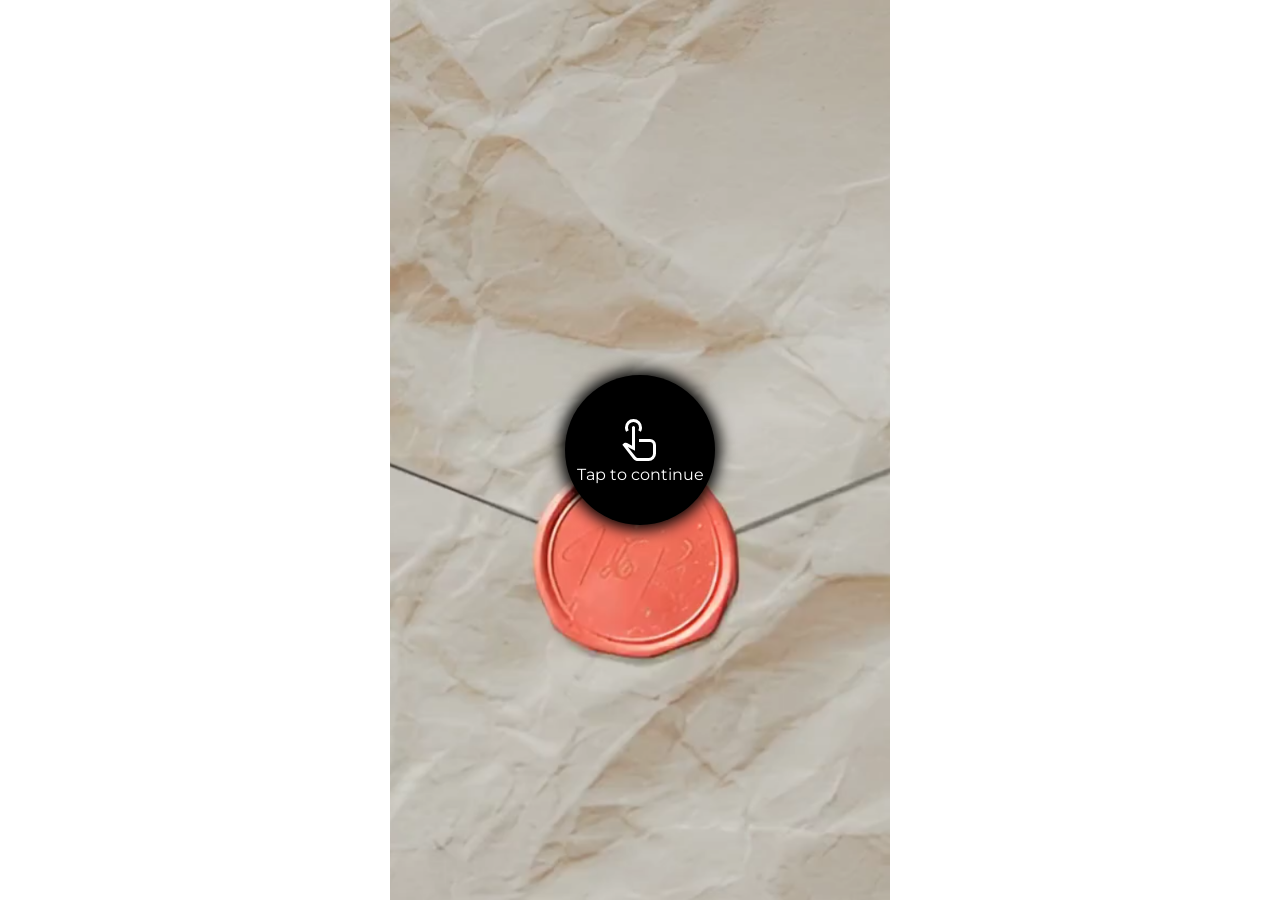
==== ishika-and-prateek/index.html @ cf115698 "firebase setup final" ====
<!DOCTYPE html>
<html lang="en">

<head>
    <meta charset="UTF-8">
    <meta name="viewport" content="width=device-width, initial-scale=1.0">
    <link rel="stylesheet" href="./index.css">
    <script src="./index.js" defer></script>
    <title>Ishika weds Prateek</title>
</head>

<body>
    <div id="intro-ctr">
        <video id="intro-vid" src="./static/rendered-envelop.mkv" poster="./static/videoposter.png" muted playsinline preload="auto"></video>
        <div id="intro-cta">
            <svg xmlns="http://www.w3.org/2000/svg" height="48px" viewBox="0 -960 960 960" width="48px" fill="#FFFFFF">
                <path
                    d="M445-80q-29 0-56-12t-45-35L127-403l21-23q14-15 34.5-18.5T221-438l99 53v-365q0-12.75 8.68-21.38 8.67-8.62 21.5-8.62 12.82 0 21.32 8.62 8.5 8.63 8.5 21.38v465l-144-77 156 198q10 12 23.76 18 13.76 6 29.24 6h205q38 0 64-26t26-64v-170q0-25.5-17.25-42.75T680-460H460v-60h219.65q50.14 0 85.25 35 35.1 35 35.1 85v170q0 63-43.5 106.5T650-80H445ZM203-665q-11.07-18.75-17.04-40.49-5.96-21.74-5.96-44.76 0-70.75 49.5-120.25T350-920q71 0 120.5 49.74t49.5 120.3q0 22.96-5.96 44.62Q508.07-683.68 497-665l-52-30q7-12 11-26t4-29.48Q460-796 427.88-828q-32.12-32-78-32T272-827.92q-32 32.09-32 77.92 0 15 4 29t11 26l-52 30Zm285 335Z" />
            </svg>
            <p>Tap to continue</p>
        </div>
    </div>
    <div class="container">
        <div class="border-imgs">
            <div>
                <img src="./static/floral-border.png" aria-hidden="true">
            </div>
            <div>
                <img src="./static/floral-border.png" aria-hidden="true">
            </div>
            <div>
                <img src="./static/floral-border.png" aria-hidden="true">
            </div>
            <div>
                <img src="./static/floral-border.png" aria-hidden="true">
            </div>
            <div>
                <img src="./static/floral-border.png" aria-hidden="true">
            </div>
            <div>
                <img src="./static/floral-border.png" aria-hidden="true">
            </div>
        </div>
        <div class="section hero">
            <video id="hero-video" autoplay muted loop playsinline>
                <source src="./static/hero-video.mp4" />
            </video>
            <div id="hero-text">
                <p class="font-pw">save the date</p>
                <h1 class="font-ny">Ishika & Prateek</h1>
                <p class="font-pw">are getting married!</p>
                <p class="font-mont">June 23, 2026</p>
                <p class="font-mont">Tuesday</p>
            </div>
            <div class="hero-cta">
                <a class="font-mont" href="#rsvp">SCROLL DOWN</a>
            </div>
        </div>
        <div class="section countdown">
            <div class="countdown-text">
                <p class="font-mont">COUNTDOWN</p>
                <h1 class="font-pw">To the big day</h1>
            </div>
            <div class="countdown-timer">
                <div class="countdown-timer-item">
                    <h1 id="days">00</h1>
                    <p>Days</p>
                </div>
                <div class="countdown-timer-item">
                    <h1 id="hours">00</h1>
                    <p>Hours</p>
                </div>
                <div class="countdown-timer-item">
                    <h1 id="minutes">00</h1>
                    <p>Minutes</p>
                </div>
                <div class="countdown-timer-item">
                    <h1 id="seconds">00</h1>
                    <p>Seconds</p>
                </div>
            </div>
        </div>
        <div class="section salutations">
            <p class="font-mont" style="font-size: 18px;">
                || श्री गणेशाये नमः  ||
            </p>
            <p>
                Mrs. Surinder Kaur & Mr. Surender Singh Giran request your gracious presence
                and blessings on the auspicious occasion of the wedding of their beloved daughter
            </p>
            <h1 class="font-ny">Ishika</h1>
            <h3 class="font-ny">with</h3>
            <h1 class="font-ny">Prateek</h1>
            <p>Son of Mrs. Poonam Gupta & Mr. Satish Bindal</p>
        </div>
        <div class="section divider">
            <div></div>
            <img src="./static/heart.svg" aria-hidden="true">
            <div></div>
        </div>
        <div class="section events">
            <h1 class="evt-sec-hd">Events</h1>
            <ul>
                <li>
                    <div class="tl-itm-img">
                        <p>Sat.</p>
                        <h1>20</h1>
                        <p>June</p>
                    </div>
                    <div class="tl-itm-cntnt">
                        <p>1PM Onwards</p>
                        <h3>Brahm Bhoj</h3>
                        <p>Venue: Giran Residence, Nalagarh</p>
                        <a href="https://maps.app.goo.gl/SNMnm57GWrS3jWi1A" target="_blank" rel="noopener">Get
                            Directions</a>
                    </div>
                </li>
                <li>
                    <div class="tl-itm-img">
                        <p>Mon.</p>
                        <h1>22</h1>
                        <p>June</p>
                    </div>
                    <div class="tl-itm-cntnt">
                        <p>7AM Onwards</p>
                        <h3>Maama Swagat</h3>
                        <p>Venue: Giran Residence, Nalagarh</p>
                        <a href="https://maps.app.goo.gl/SNMnm57GWrS3jWi1A" target="_blank" rel="noopener">Get
                            Directions</a>
                    </div>
                </li>
                <li>
                    <div class="tl-itm-img">
                        <p>Mon.</p>
                        <h1>22</h1>
                        <p>June</p>
                    </div>
                    <div class="tl-itm-cntnt">
                        <p>10AM Onwards</p>
                        <h3>Haldi</h3>
                        <p>Venue: Giran Residence, Nalagarh</p>
                        <a href="https://maps.app.goo.gl/SNMnm57GWrS3jWi1A" target="_blank" rel="noopener">Get
                            Directions</a>
                    </div>
                </li>
                <li>
                    <div class="tl-itm-img">
                        <p>Mon.</p>
                        <h1>22</h1>
                        <p>June</p>
                    </div>
                    <div class="tl-itm-cntnt">
                        <p>3PM Onwards</p>
                        <h3>Mehndi</h3>
                        <p>Venue: Giran Residence, Nalagarh</p>
                        <a href="https://maps.app.goo.gl/SNMnm57GWrS3jWi1A" target="_blank" rel="noopener">Get
                            Directions</a>
                    </div>
                </li>
                <li>
                    <div class="tl-itm-img">
                        <p>Mon.</p>
                        <h1>22</h1>
                        <p>June</p>
                    </div>
                    <div class="tl-itm-cntnt">
                        <p>10PM Onwards</p>
                        <h3>Jaago</h3>
                        <p>Venue: Giran Residence, Nalagarh</p>
                        <a href="https://maps.app.goo.gl/SNMnm57GWrS3jWi1A" target="_blank" rel="noopener">Get
                            Directions</a>
                    </div>
                </li>
                <li>
                    <div class="tl-itm-img">
                        <p>Tue.</p>
                        <h1>23</h1>
                        <p>June</p>
                    </div>
                    <div class="tl-itm-cntnt">
                        <p>8PM Onwards</p>
                        <h3>Arrival of Baraat</h3>
                        <p>Venue: Amour, Zirakpur</p>
                        <a href="https://maps.app.goo.gl/FdJdnbdSKJWNtoSg6" target="_blank" rel="noopener">Get
                            Directions</a>
                    </div>
                </li>
                <li>
                    <div class="tl-itm-img">
                        <p>Wed.</p>
                        <h1>24</h1>
                        <p>June</p>
                    </div>
                    <div class="tl-itm-cntnt">
                        <p>1AM</p>
                        <h3>Lagan Phere</h3>
                        <p>Venue: Amour, Zirakpur</p>
                        <a href="https://maps.app.goo.gl/FdJdnbdSKJWNtoSg6" target="_blank" rel="noopener">Get
                            Directions</a>
                    </div>
                </li>
            </ul>
        </div>
        <div class="section divider">
            <div></div>
            <img src="./static/heart.svg" aria-hidden="true">
            <div></div>
        </div>
        <div class="bg-aud-wrapper">
            <audio id="bg-aud" src="./static/almost_quiet_roads.mp3" loop>
            </audio>
            <img class="speaker-btns" src="./static/volume_up.svg" alt="" data-type="on" data-muted="false">
            <img class="speaker-btns" src="./static/volume_off.svg" alt="" data-type="off" data-muted="true">
        </div>
</body>

</html>
---- ishika-and-prateek/index.css ----
@charset "UTF-8";
* {
  position: relative;
  margin: 0;
  padding: 0;
  box-sizing: border-box;
  font-family: var(--font-default);
}

*::-moz-selection {
  color: #fff;
  background-color: #000;
}

*::selection {
  color: #fff;
  background-color: #000;
}

@font-face {
  font-family: "NewYork";
  src: url("./static/fonts/newyork-webfont.ttf");
}
@font-face {
  font-family: "Montserrat";
  src: url("./static/fonts/Montserrat-VariableFont_wght.ttf");
}
@font-face {
  font-family: "PlaywriteCU";
  src: url("./static/fonts/PlaywriteCU-VariableFont_wght.ttf");
}
:root {
  --fs-p: 0.8em;
  --fs-h: 1.3em;
  --ltr-spc: 5px;
  --font-heading: "NewYork";
  --font-sub-heading: "PlaywriteCU";
  --font-default: "Montserrat";
  --color-light: #fefefe;
  --color-dark: #ced4e5;
  --color-accent: #e6ced3;
}

.font-mont {
  font-family: var(--font-default);
}

.font-ny {
  font-family: var(--font-heading);
}

.font-pw {
  font-family: var(--font-sub-heading);
}

#svg-defs-hidden {
  position: absolute;
  width: 0;
  height: 0;
  overflow: visible;
  pointer-events: none;
}

body {
  position: relative;
  width: 100%;
  max-width: 500px;
  min-height: 100vh;
  margin: 0 auto;
}
body #intro-ctr {
  position: absolute;
  width: 100%;
  height: 100vh;
  display: flex;
  justify-content: center;
  align-items: center;
  transition: opacity 1s ease-out;
  cursor: pointer;
  z-index: 999;
  overflow: hidden;
}
body #intro-ctr #intro-vid {
  position: relative;
  height: 100%;
  -o-object-fit: cover;
     object-fit: cover;
}
body #intro-ctr #intro-cta {
  position: absolute;
  display: flex;
  justify-content: center;
  align-items: center;
  flex-direction: column;
  width: 150px;
  height: 150px;
  background: #000;
  border-radius: 50%;
  animation: pulse 1s infinite alternate;
  box-shadow: 0 0 15px 5px #000;
}
body #intro-ctr #intro-cta p {
  color: #fff;
}
@keyframes pulse {
  from {
    opacity: 0;
  }
  to {
    opacity: 1;
  }
}
body .container {
  max-width: 100%;
  overflow: hidden;
  display: none;
  flex-direction: column;
  align-items: center;
  justify-content: flex-start;
  z-index: 0;
  position: relative;
}
body .border-imgs {
  position: absolute;
  width: 100vw;
  max-width: 500px;
  height: auto;
  z-index: 1;
  top: 100vh;
  display: flex;
  flex-direction: column;
  -webkit-user-select: none;
  -moz-user-select: none;
       user-select: none;
  pointer-events: none;
}
body .border-imgs div {
  width: 100%;
  height: auto;
  display: flex;
  align-items: center;
}
body .border-imgs div img {
  position: relative;
  width: 120px;
  height: auto;
  opacity: 0.6;
}
body .border-imgs div:nth-of-type(odd) {
  justify-content: flex-start;
}
body .border-imgs div:nth-of-type(odd) img {
  left: 0;
  transform: rotateY(180deg);
}
body .border-imgs div:nth-of-type(even) {
  justify-content: flex-end;
}
body .border-imgs div:nth-of-type(even) img {
  right: 0;
  transform: unset;
}
body .section {
  position: relative;
  width: 100%;
  height: auto;
  overflow: hidden;
  margin-bottom: 50px;
}
body .section * {
  z-index: 2;
}
body .salutations {
  display: flex;
  flex-direction: column;
  align-items: center;
  width: 80%;
  gap: 10px;
  text-align: center;
}
body .salutations p:nth-of-type(1) {
  font-size: 12px;
}
body .hero {
  height: 100vh;
  display: flex;
  flex-direction: column;
  align-items: center;
  justify-content: center;
}
body .hero #hero-video {
  width: 150%;
  -webkit-user-select: none;
  -moz-user-select: none;
       user-select: none;
}
body .hero #hero-text {
  position: absolute;
  top: 50%;
  left: 50%;
  transform: translate(-50%, -50%);
  display: flex;
  flex-direction: column;
  align-items: center;
  justify-content: center;
}
body .hero #hero-text p {
  font-size: var(--fs-p);
  margin: 10px 0;
}
body .hero #hero-text h1 {
  font-size: var(--fs-h);
  text-transform: uppercase;
}
body .hero .hero-cta {
  position: absolute;
  bottom: 20px;
}
body .hero .hero-cta a {
  text-decoration: none;
  letter-spacing: var(--ltr-spc);
  text-transform: uppercase;
  color: #000;
}
body .hero .hero-cta a::after {
  content: "↓";
}
body .countdown {
  display: flex;
  flex-direction: column;
  align-items: center;
  justify-content: flex-start;
  background: linear-gradient(123deg, rgb(206, 212, 229) 0%, rgb(230, 206, 211) 100%);
  color: #000;
  padding: 50px 0;
}
body .countdown .countdown-text {
  position: relative;
  text-align: center;
}
body .countdown .countdown-text p {
  font-size: var(--fs-p);
  letter-spacing: var(--ltr-spc);
}
body .countdown .countdown-text h1 {
  font-size: var(--fs-h);
  font-weight: 300;
}
body .countdown .countdown-timer {
  position: relative;
  display: flex;
  justify-content: space-between;
  gap: 20px;
  flex-wrap: wrap;
  padding: 20px;
}
body .countdown .countdown-timer .countdown-timer-item {
  position: relative;
  flex-grow: 1;
  flex-shrink: 1;
  width: 100px;
  height: 100px;
  background-color: var(--color-light);
  border-radius: 5px;
  display: flex;
  flex-direction: column;
  justify-content: center;
  align-items: center;
}
body .countdown .countdown-timer .countdown-timer-item h1 {
  font-family: "NewYork";
}
body .countdown .countdown-timer .countdown-timer-item p {
  font-family: var(--font-default);
}
body .events {
  display: flex;
  flex-direction: column;
  justify-content: flex-start;
  align-items: center;
  width: 100%;
}
body .events .evt-sec-hd {
  color: #000;
  margin-bottom: 20px;
  font-family: var(--font-heading);
  background-color: var(--color-dark);
  padding: 10px 50px;
  border-radius: 999em;
}
body .events ul {
  list-style: none;
}
body .events ul li {
  display: flex;
  flex-direction: row;
  justify-content: flex-start;
  width: auto;
  align-items: center;
  margin-bottom: 100px;
}
body .events ul li .tl-itm-img {
  width: 100px;
  height: 100px;
  background-color: var(--color-dark);
  border-radius: 50%;
  margin-right: 20px;
  display: flex;
  flex-direction: column;
  justify-content: center;
  align-items: center;
}
body .events ul li .tl-itm-img h1 {
  font-weight: normal;
}
body .events ul li .tl-itm-img::after {
  content: "";
  width: 2px;
  height: 150px;
  left: 50%;
  transform: translate(-50%, 0);
  top: 100%;
  position: absolute;
  background-color: #000;
}
body .events ul li .tl-itm-cntnt {
  display: flex;
  flex-direction: column;
  align-items: flex-start;
  justify-content: center;
  gap: 10px;
}
body .events ul li .tl-itm-cntnt p:nth-of-type(1) {
  background-color: var(--color-accent);
  padding: 5px 10px;
  border-radius: 5px;
}
body .events ul li:last-of-type {
  margin-bottom: unset;
}
body .events ul li:last-of-type .tl-itm-img::after {
  display: none;
}
body .divider {
  position: relative;
  display: flex;
  flex-direction: row;
  align-items: center;
  width: 80%;
}
body .divider div {
  position: relative;
  flex: 1 1 100px;
  height: 2px;
  background-color: var(--color-dark);
}
body .divider img {
  position: relative;
  width: 24px;
  margin: 0px 10px;
  opacity: 0.5;
}
body .bg-aud-wrapper {
  position: fixed;
  width: 50px;
  height: 50px;
  border-radius: 50%;
  background-color: pink;
  display: flex;
  justify-content: center;
  align-items: center;
  bottom: 10px;
  right: 10px;
  z-index: 99;
  box-shadow: 0 0 20px 2px rgba(0, 0, 0, 0.2941176471);
}
body .bg-aud-wrapper .speaker-btns {
  position: absolute;
}
body .bg-aud-wrapper .speaker-btns:nth-of-type(2) {
  display: none;
}/*# sourceMappingURL=index.css.map */
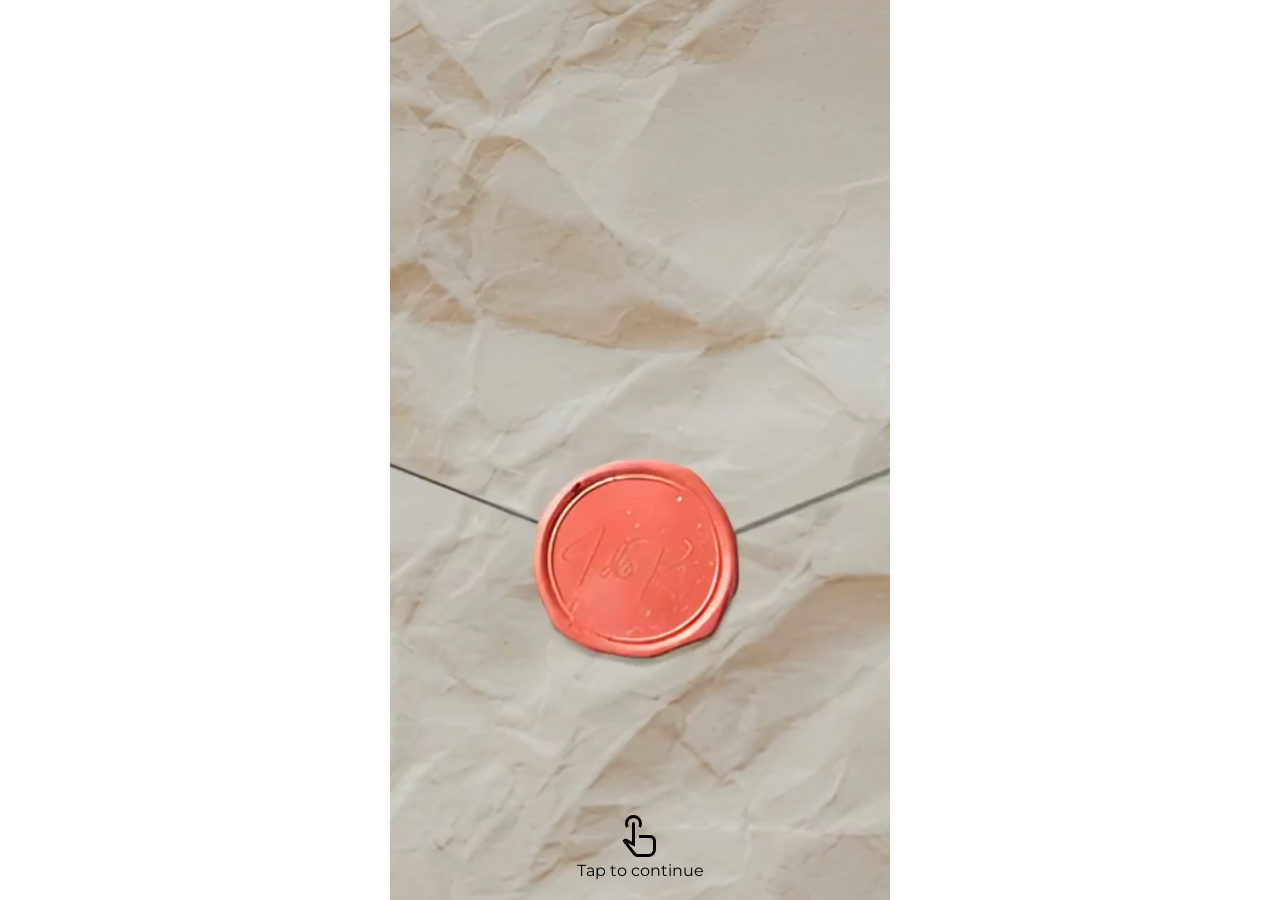
==== commit 08d9471f: "fix time" ====
--- a/ishika-and-prateek/index.html
+++ b/ishika-and-prateek/index.html
@@ -13,7 +13,7 @@
     <div id="intro-ctr">
         <video id="intro-vid" src="./static/rendered-envelop.mkv" poster="./static/videoposter.png" muted playsinline preload="auto"></video>
         <div id="intro-cta">
-            <svg xmlns="http://www.w3.org/2000/svg" height="48px" viewBox="0 -960 960 960" width="48px" fill="#FFFFFF">
+            <svg xmlns="http://www.w3.org/2000/svg" height="48px" viewBox="0 -960 960 960" width="48px" fill="#000000">
                 <path
                     d="M445-80q-29 0-56-12t-45-35L127-403l21-23q14-15 34.5-18.5T221-438l99 53v-365q0-12.75 8.68-21.38 8.67-8.62 21.5-8.62 12.82 0 21.32 8.62 8.5 8.63 8.5 21.38v465l-144-77 156 198q10 12 23.76 18 13.76 6 29.24 6h205q38 0 64-26t26-64v-170q0-25.5-17.25-42.75T680-460H460v-60h219.65q50.14 0 85.25 35 35.1 35 35.1 85v170q0 63-43.5 106.5T650-80H445ZM203-665q-11.07-18.75-17.04-40.49-5.96-21.74-5.96-44.76 0-70.75 49.5-120.25T350-920q71 0 120.5 49.74t49.5 120.3q0 22.96-5.96 44.62Q508.07-683.68 497-665l-52-30q7-12 11-26t4-29.48Q460-796 427.88-828q-32.12-32-78-32T272-827.92q-32 32.09-32 77.92 0 15 4 29t11 26l-52 30Zm285 335Z" />
             </svg>
@@ -81,7 +81,7 @@
             </div>
         </div>
         <div class="section salutations">
-            <p class="font-mont" style="font-size: 18px;">
+            <p class="font-mont">
                 || श्री गणेशाये नमः  ||
             </p>
             <p>
@@ -178,7 +178,7 @@
                         <p>June</p>
                     </div>
                     <div class="tl-itm-cntnt">
-                        <p>8PM Onwards</p>
+                        <p>7PM Onwards</p>
                         <h3>Arrival of Baraat</h3>
                         <p>Venue: Amour, Zirakpur</p>
                         <a href="https://maps.app.goo.gl/FdJdnbdSKJWNtoSg6" target="_blank" rel="noopener">Get
--- a/ishika-and-prateek/index.css
+++ b/ishika-and-prateek/index.css
@@ -92,15 +92,11 @@
   justify-content: center;
   align-items: center;
   flex-direction: column;
-  width: 150px;
-  height: 150px;
-  background: #000;
-  border-radius: 50%;
   animation: pulse 1s infinite alternate;
-  box-shadow: 0 0 15px 5px #000;
+  bottom: 20px;
 }
 body #intro-ctr #intro-cta p {
-  color: #fff;
+  color: #000;
 }
 @keyframes pulse {
   from {
@@ -179,7 +175,7 @@
   text-align: center;
 }
 body .salutations p:nth-of-type(1) {
-  font-size: 12px;
+  font-size: 28px;
 }
 body .hero {
   height: 100vh;
@@ -221,6 +217,7 @@
   letter-spacing: var(--ltr-spc);
   text-transform: uppercase;
   color: #000;
+  font-size: 8px;
 }
 body .hero .hero-cta a::after {
   content: "↓";
